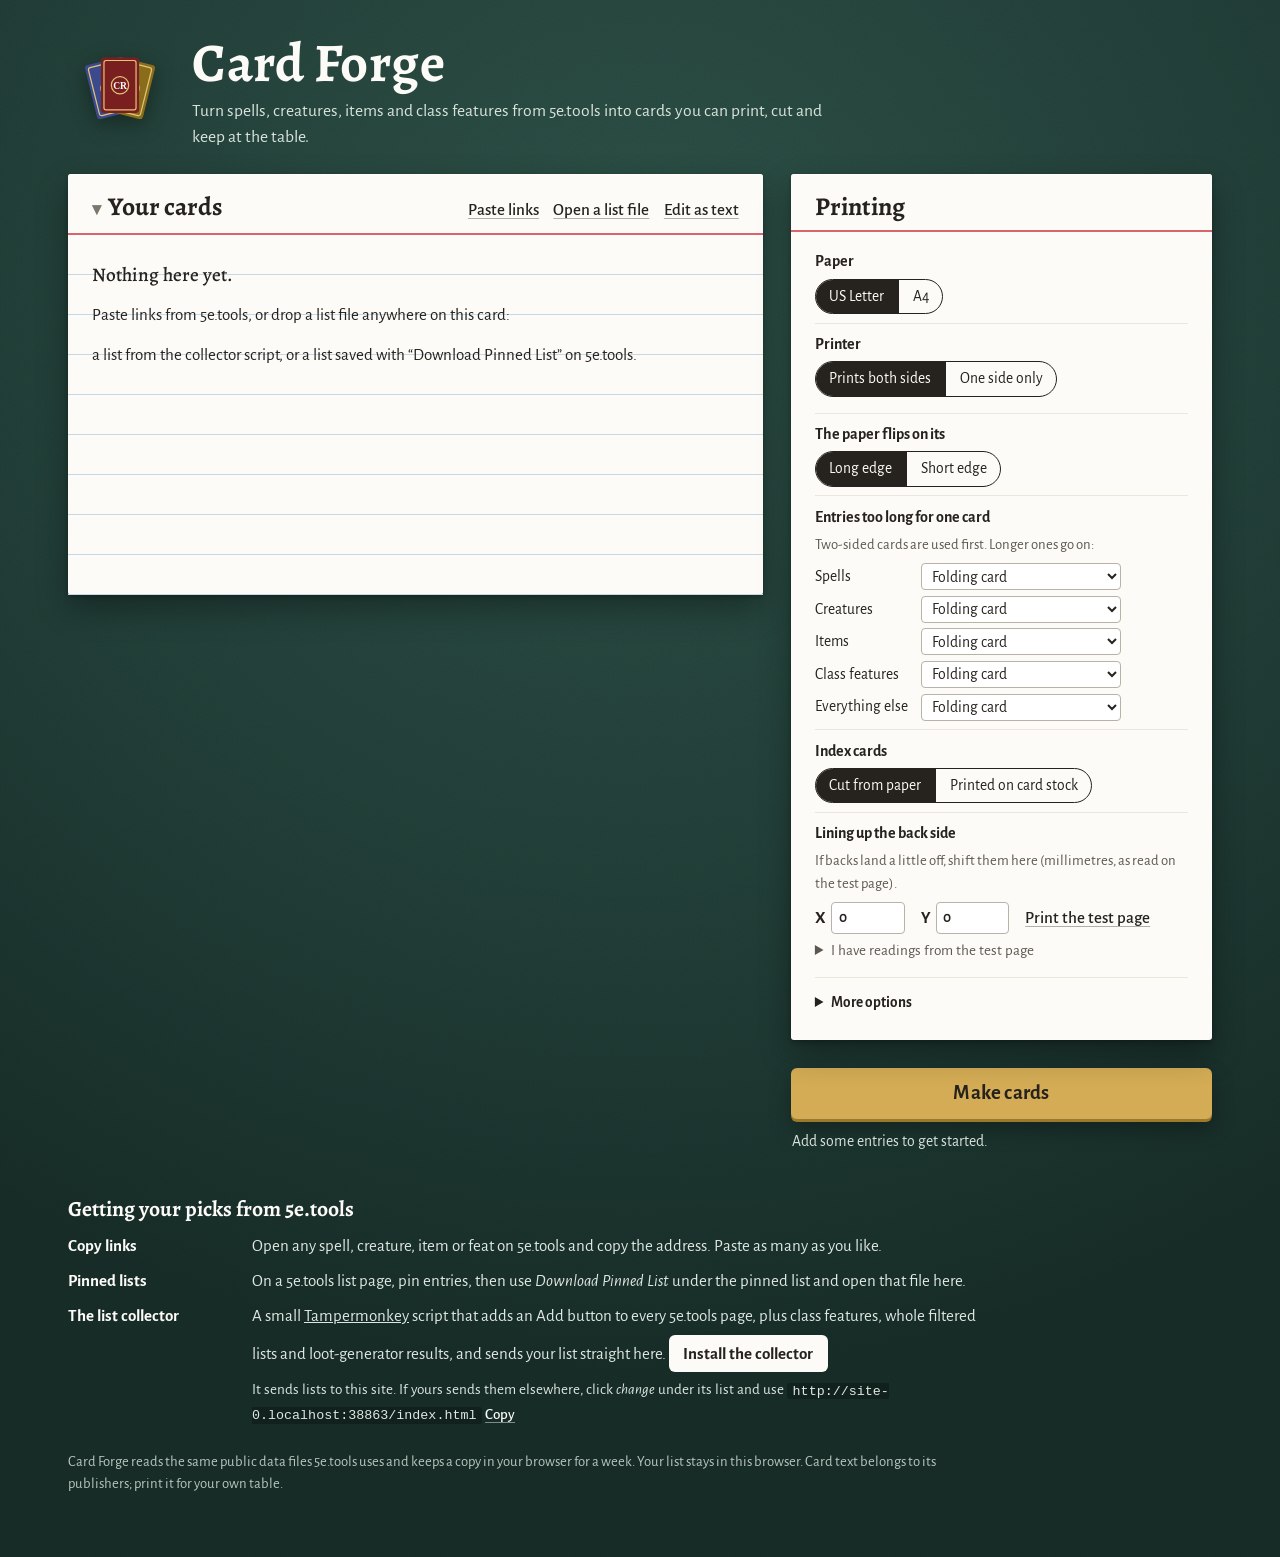
==== index.html @ 0ec1c426 "Give the finished print sheets their own card that never folds Folding Print sheets hid the download" ====
<!doctype html>
<html lang="en">
<head>
<meta charset="utf-8">
<meta name="viewport" content="width=device-width, initial-scale=1">
<title>Card Forge</title>
<meta name="description" content="Turn spells, creatures, items and class features from 5e.tools into printable cards.">
<link rel="icon" href="data:image/svg+xml,%3Csvg xmlns='http://www.w3.org/2000/svg' viewBox='0 0 32 32'%3E%3Crect x='7' y='3' width='18' height='26' rx='2' fill='%237a1f1f' stroke='%23e3c378' stroke-width='1.6'/%3E%3Ccircle cx='16' cy='16' r='5' fill='none' stroke='%23e3c378' stroke-width='1.4'/%3E%3C/svg%3E">
<link rel="preconnect" href="https://fonts.googleapis.com">
<link rel="preconnect" href="https://fonts.gstatic.com" crossorigin>
<link rel="stylesheet" href="https://fonts.googleapis.com/css2?family=Alegreya:wght@500;700&family=Alegreya+Sans:ital,wght@0,400;0,500;0,700;1,400&display=swap">
<link rel="stylesheet" href="web/app.css">
</head>
<body>

<header class="top">
  <svg class="fan" viewBox="0 0 120 90" aria-hidden="true">
    <g transform="rotate(-14 60 88)"><rect x="38" y="6" width="44" height="64" rx="4" fill="#3b4a8c"/><rect x="41.5" y="9.5" width="37" height="57" rx="2.5" fill="none" stroke="#e3c378" stroke-width="1.4"/><circle cx="60" cy="38" r="10" fill="none" stroke="#e3c378" stroke-width="1.4"/><text x="60" y="42.5" text-anchor="middle" font-size="12" font-weight="700" fill="#fff" font-family="Georgia, serif">3</text></g>
    <g transform="rotate(14 60 88)"><rect x="38" y="6" width="44" height="64" rx="4" fill="#8a6d1a"/><rect x="41.5" y="9.5" width="37" height="57" rx="2.5" fill="none" stroke="#e3c378" stroke-width="1.4"/><circle cx="60" cy="38" r="10" fill="none" stroke="#e3c378" stroke-width="1.4"/><path d="M54 40h12v6H54zM54 39c0-3 2.5-4.5 6-4.5s6 1.5 6 4.5z" fill="#e3c378"/></g>
    <g><rect x="38" y="4" width="44" height="64" rx="4" fill="#7a1f1f"/><rect x="41.5" y="7.5" width="37" height="57" rx="2.5" fill="none" stroke="#e3c378" stroke-width="1.4"/><circle cx="60" cy="36" r="10" fill="none" stroke="#e3c378" stroke-width="1.4"/><text x="60" y="40.5" text-anchor="middle" font-size="11" font-weight="700" fill="#fff" font-family="Georgia, serif">CR</text></g>
  </svg>
  <div class="brand">
    <h1>Card Forge</h1>
    <p>Turn spells, creatures, items and class features from 5e.tools into cards you can print, cut and keep at the table.</p>
  </div>
</header>

<main class="table">

  <section class="icard listcard" id="listcard" aria-labelledby="list-h">
    <div class="icard-head">
      <h2 id="list-h"><button type="button" class="fold" aria-expanded="true">Your cards</button></h2>
      <span class="count" id="count" aria-live="polite"></span>
      <div class="head-actions">
        <button type="button" class="link" id="btn-add">Paste links</button>
        <button type="button" class="link" id="btn-file">Open a list file</button>
        <button type="button" class="link" id="btn-text">Edit as text</button>
        <button type="button" class="link" id="btn-save">Save list</button>
        <button type="button" class="link quiet" id="btn-clear">Clear</button>
      </div>
    </div>

    <div class="adder" id="adder" hidden>
      <label for="add-text">Paste 5e.tools links, one per line (a whole list file works too)</label>
      <textarea id="add-text" rows="5" spellcheck="false" placeholder="https://5e.tools/spells.html#fireball_xphb"></textarea>
      <div class="adder-actions">
        <button type="button" class="btn" id="add-ok">Add to my cards</button>
        <button type="button" class="link" id="add-cancel">Cancel</button>
      </div>
    </div>

    <div class="texted" id="texted" hidden>
      <label for="list-text">Your list as text. Each line is a link; <code>3x</code> in front makes copies; <code>[card]</code>, <code>[card/index]</code>, <code>[3x5]</code> or <code>[5x8]</code> after it sets the format.</label>
      <textarea id="list-text" rows="14" spellcheck="false"></textarea>
      <div class="adder-actions">
        <button type="button" class="btn" id="text-ok">Use this list</button>
        <button type="button" class="link" id="text-cancel">Cancel</button>
      </div>
    </div>

    <div class="ruled" id="rows"></div>
    <div class="drop-hint" aria-hidden="true">Drop it here</div>
  </section>

  <section class="icard blank settings" aria-labelledby="set-h">
    <div class="icard-head"><h2 id="set-h">Printing</h2></div>
    <form id="settings" class="set-body" onsubmit="return false">
      <fieldset>
        <legend>Paper</legend>
        <div class="seg">
          <input type="radio" name="paper" id="paper-letter" value="letter"><label for="paper-letter">US Letter</label>
          <input type="radio" name="paper" id="paper-a4" value="a4"><label for="paper-a4">A4</label>
        </div>
      </fieldset>
      <fieldset>
        <legend>Printer</legend>
        <div class="seg">
          <input type="radio" name="split" id="split-no" value="no"><label for="split-no">Prints both sides</label>
          <input type="radio" name="split" id="split-yes" value="yes"><label for="split-yes">One side only</label>
        </div>
        <p class="note" id="split-note"></p>
      </fieldset>
      <fieldset>
        <legend id="duplex-legend">The paper flips on its</legend>
        <div class="seg">
          <input type="radio" name="duplex" id="duplex-long" value="long"><label for="duplex-long">Long edge</label>
          <input type="radio" name="duplex" id="duplex-short" value="short"><label for="duplex-short">Short edge</label>
        </div>
      </fieldset>
      <fieldset>
        <legend>Entries too long for one card</legend>
        <p class="note">Two-sided cards are used first. Longer ones go on:</p>
        <div class="bigs">
          <label for="big-spell">Spells</label><select id="big-spell" data-cat="spell"></select>
          <label for="big-monster">Creatures</label><select id="big-monster" data-cat="monster"></select>
          <label for="big-item">Items</label><select id="big-item" data-cat="item"></select>
          <label for="big-feature">Class features</label><select id="big-feature" data-cat="feature"></select>
          <label for="big-other">Everything else</label><select id="big-other" data-cat="other"></select>
        </div>
      </fieldset>
      <fieldset>
        <legend>Index cards</legend>
        <div class="seg">
          <input type="radio" name="stock" id="stock-no" value="no"><label for="stock-no">Cut from paper</label>
          <input type="radio" name="stock" id="stock-yes" value="yes"><label for="stock-yes">Printed on card stock</label>
        </div>
      </fieldset>
      <fieldset>
        <legend>Lining up the back side</legend>
        <p class="note">If backs land a little off, shift them here (millimetres, as read on the test page).</p>
        <div class="offset">
          <label>X <input type="number" id="off-x" step="0.1" inputmode="decimal"></label>
          <label>Y <input type="number" id="off-y" step="0.1" inputmode="decimal"></label>
          <button type="button" class="link" id="btn-calib">Print the test page</button>
        </div>
        <details class="readings">
          <summary>I have readings from the test page</summary>
          <div class="offset">
            <label>X <input type="number" id="read-x" step="0.5" inputmode="decimal" placeholder="0"></label>
            <label>Y <input type="number" id="read-y" step="0.5" inputmode="decimal" placeholder="0"></label>
            <button type="button" class="btn small" id="btn-readings">Add to the offset</button>
          </div>
          <p class="note">Hold the printed test page up to a light and read where the black lines cross the red scales in the middle of the page.</p>
        </details>
      </fieldset>
      <details class="more">
        <summary>More options</summary>
        <div class="more-body">
          <label>Smallest text size <span class="unit"><input type="number" id="min-font" min="5" max="9" step="0.5"> pt</span></label>
          <label>Space between cards <span class="unit"><input type="number" id="gap" min="0" max="0.5" step="0.05"> in</span></label>
          <label class="wide">Data source <input type="url" id="data-base" placeholder="Automatic (5e.tools, then its GitHub copy)"></label>
          <p class="note wide">Point this at your own 5etools mirror's <code>data/</code> folder if 5e.tools isn't reachable.</p>
          <button type="button" class="link wide" id="btn-forget">Forget downloaded data</button>
        </div>
      </details>
    </form>
  </section>

  <section class="go">
    <button type="button" class="primary" id="btn-make">Make cards</button>
    <p id="go-hint" class="go-hint"></p>
  </section>

  <section class="icard result" id="result" hidden aria-labelledby="res-h" tabindex="-1">
    <div class="icard-head"><h2 id="res-h"><button type="button" class="fold" aria-expanded="true">Print sheets</button></h2><span class="count" id="res-status" aria-live="polite"></span></div>
    <div class="ruled log" id="log"></div>
    <div class="chooser" id="chooser" hidden></div>
  </section>

  <section class="icard outputs" id="outputs" hidden aria-label="Your print sheets" tabindex="-1"></section>
</main>

<footer class="foot">
  <div class="ways">
    <h2>Getting your picks from 5e.tools</h2>
    <dl>
      <dt>Copy links</dt>
      <dd>Open any spell, creature, item or feat on 5e.tools and copy the address. Paste as many as you like.</dd>
      <dt>Pinned lists</dt>
      <dd>On a 5e.tools list page, pin entries, then use <em>Download Pinned List</em> under the pinned list and open that file here.</dd>
      <dt>The list collector</dt>
      <dd>A small <a href="https://www.tampermonkey.net/" rel="noopener">Tampermonkey</a> script that adds an Add button to every 5e.tools page, plus class features, whole filtered lists and loot-generator results, and sends your list straight here.
        <a href="5etools-card-list.user.js" class="install">Install the collector</a>
        <span class="addr">It sends lists to this site. If yours sends them elsewhere, click <em>change</em> under its list and use <code id="site-addr"></code> <button type="button" class="link" id="btn-copy-addr">Copy</button></span></dd>
    </dl>
  </div>
  <p class="small">Card Forge reads the same public data files 5e.tools uses and keeps a copy in your browser for a week. Your list stays in this browser. Card text belongs to its publishers; print it for your own table.</p>
</footer>

<input type="file" id="file" accept=".txt,.list,.json,text/plain,application/json" multiple hidden>
<div class="toast" id="toast" role="status" aria-live="polite" hidden><span id="toast-text"></span><button type="button" id="toast-act" hidden></button></div>

<script src="web/core.js"></script>
<script src="web/app.js"></script>
</body>
</html>
---- web/app.css ----
/* Card Forge - a felt card table with index cards on it */
:root {
  --felt: #23413a;
  --felt-deep: #182e29;
  --felt-hi: #2e5349;
  --card: #fcfbf7;
  --rule: #c5d8e6;
  --redrule: #d9646b;
  --ink: #26221e;
  --ink-soft: #5d574f;
  --muted: #7d766c;
  --brass: #d4ac55;
  --brass-deep: #9c7a2c;
  --danger: #a3271f;
  --ok: #2f6b45;
  --serif: "Alegreya", "Palatino Linotype", "Book Antiqua", Palatino, Georgia, serif;
  --sans: "Alegreya Sans", "Segoe UI", system-ui, -apple-system, sans-serif;
  --line: 2.5rem;
  color-scheme: light;
}
* { box-sizing: border-box; }
html { -webkit-text-size-adjust: 100%; }
body {
  margin: 0; min-height: 100vh; color: var(--card); font: 400 1.0625rem/1.5 var(--sans);
  background-color: var(--felt);
  background-image:
    url("data:image/svg+xml,%3Csvg xmlns='http://www.w3.org/2000/svg' width='160' height='160'%3E%3Cfilter id='n'%3E%3CfeTurbulence type='fractalNoise' baseFrequency='.9' numOctaves='3' stitchTiles='stitch'/%3E%3CfeColorMatrix values='0 0 0 0 0  0 0 0 0 0  0 0 0 0 0  0 0 0 .09 0'/%3E%3C/filter%3E%3Crect width='160' height='160' filter='url(%23n)'/%3E%3C/svg%3E"),
    radial-gradient(ellipse 90% 70% at 50% 18%, var(--felt-hi), var(--felt) 55%, var(--felt-deep));
}
html { background: var(--felt-deep); }
a { color: inherit; }
code { font-family: ui-monospace, "Cascadia Mono", Consolas, monospace; font-size: .88em; }
:focus-visible { outline: 2px solid var(--brass); outline-offset: 2px; }
[hidden] { display: none !important; }

/* ---------------------------------------------------------------- header */
.top { max-width: 74rem; margin: 0 auto; padding: 2.25rem 1.25rem 1.5rem; display: flex; align-items: center; gap: 1.25rem; }
.fan { width: 6.5rem; flex: none; filter: drop-shadow(0 6px 10px rgba(0, 0, 0, .35)); }
.brand h1 { margin: 0; font: 700 clamp(2.4rem, 5vw, 3.4rem)/1 var(--serif); letter-spacing: .01em; color: var(--card); }
.brand p { margin: .45rem 0 0; max-width: 40rem; color: #d9e3dc; font-size: 1.1rem; }

/* ---------------------------------------------------------------- the table */
.table { max-width: 74rem; margin: 0 auto; padding: 0 1.25rem 2rem; display: grid; gap: 1.75rem;
  grid-template-columns: minmax(0, 1.65fr) minmax(19rem, 1fr); align-items: start;
  /* a long list grows the second row only, so Make cards stays right under Printing */
  grid-template-rows: auto 1fr; }
.listcard { grid-column: 1; grid-row: 1 / span 2; }
.settings { grid-column: 2; grid-row: 1; }
.go { grid-column: 2; grid-row: 2; }
.result, .outputs { grid-column: 1 / -1; }

/* an index card: red rule under the title, pale blue lines below */
.icard { position: relative; background: var(--card); color: var(--ink); border-radius: 3px;
  box-shadow: 0 1px 0 rgba(255, 255, 255, .7) inset, 0 2px 4px rgba(0, 0, 0, .22), 0 14px 32px rgba(0, 0, 0, .32); }
.icard-head { display: flex; flex-wrap: wrap; align-items: baseline; gap: .35rem 1rem; padding: 1.15rem 1.5rem .55rem;
  border-bottom: 2px solid var(--redrule); }
.icard-head h2 { margin: 0; font: 700 1.6rem/1.1 var(--serif); }
.count { color: var(--muted); font-size: .98rem; }
/* the title folds its card down to the title bar (a long list or log takes a lot of room) */
.fold { background: none; border: 0; padding: 0; margin: 0; font: inherit; color: inherit; cursor: pointer;
  display: inline-flex; align-items: baseline; gap: .45rem; }
.fold::before { content: "▾"; font-size: .7em; color: var(--muted); transition: transform .15s; }
.fold:hover::before { color: var(--ink); }
.folded .fold::before { transform: rotate(-90deg); }
.icard.folded > :not(.icard-head), .folded .head-actions { display: none !important; }
.icard.folded > .icard-head { border-bottom: 0; padding-bottom: 1.15rem; }
.head-actions { margin-left: auto; display: flex; flex-wrap: wrap; gap: .1rem .9rem; }
.ruled { padding: 0 1.5rem .75rem; min-height: calc(var(--line) * 9);
  background-image: repeating-linear-gradient(to bottom, transparent 0, transparent calc(var(--line) - 1px), var(--rule) calc(var(--line) - 1px), var(--rule) var(--line)); }

/* buttons */
button { font: inherit; color: inherit; }
.link { background: none; border: 0; padding: .1rem 0; cursor: pointer; color: var(--ink); text-decoration: underline;
  text-decoration-color: rgba(38, 34, 30, .35); text-underline-offset: .2em; font-weight: 500; }
.link:hover { text-decoration-color: currentColor; }
.link.quiet { color: var(--muted); }
.btn { background: var(--ink); color: var(--card); border: 0; border-radius: 6px; padding: .5rem 1rem; cursor: pointer; font-weight: 700; }
.btn:hover { background: #3a342e; }
.btn.small { padding: .3rem .75rem; font-size: .95rem; }
.btn.ghost { background: none; color: var(--ink); box-shadow: inset 0 0 0 1.5px var(--ink); }
.btn.ghost:hover { background: rgba(38, 34, 30, .06); }
.primary { width: 100%; background: var(--brass); color: var(--ink); border: 0; border-radius: 6px; padding: .95rem 1.5rem;
  font: 700 1.3rem/1 var(--sans); letter-spacing: .01em; cursor: pointer; box-shadow: 0 3px 0 var(--brass-deep), 0 10px 22px rgba(0, 0, 0, .3); }
.primary:hover { background: #ddb862; }
.primary:active { transform: translateY(2px); box-shadow: 0 1px 0 var(--brass-deep), 0 6px 14px rgba(0, 0, 0, .3); }
.primary:disabled { opacity: .6; cursor: progress; transform: none; }
.go-hint { margin: .7rem .1rem 0; color: #d9e3dc; font-size: .98rem; min-height: 1.5em; }

/* ---------------------------------------------------------------- list rows (one per blue line) */
.row { height: var(--line); display: grid; align-items: center; gap: .9rem;
  grid-template-columns: 6.6rem minmax(0, 1fr) auto auto 1.6rem; }
.row .kind { color: var(--muted); font-size: .9rem; white-space: nowrap; overflow: hidden; text-overflow: ellipsis; }
.row .name { font: 500 1.14rem/1.1 var(--serif); white-space: nowrap; overflow: hidden; text-overflow: ellipsis; }
.row .name small { font: 400 .9rem var(--sans); color: var(--muted); margin-left: .45rem; }
.row .err { font: 500 .9rem var(--sans); color: var(--danger); margin-left: .5rem; }
.row.bad .name { color: var(--danger); }
.copies { display: inline-flex; align-items: center; gap: .3rem; color: var(--muted); font-size: .9rem; }
.copies input { width: 3.1rem; }
input[type=number], input[type=url], select, textarea {
  font: inherit; font-size: .98rem; color: var(--ink); background: #fff; border: 1px solid #b9b2a6; border-radius: 4px; padding: .22rem .4rem; }
select { padding-right: 1.4rem; max-width: 12.5rem; }
.row select { font-size: .92rem; }
.rm { width: 1.6rem; height: 1.6rem; border: 0; border-radius: 50%; background: none; color: var(--muted); cursor: pointer; font-size: 1.25rem; line-height: 1; }
.rm:hover { background: rgba(163, 39, 31, .1); color: var(--danger); }

.empty { padding: calc(var(--line) * .5) 0 0; }
.empty p { margin: 0; line-height: var(--line); }
.empty .lead { font: 500 1.2rem/var(--line) var(--serif); }

/* drag and drop */
.drop-hint { position: absolute; inset: 0; display: none; place-items: center; font: 700 1.6rem var(--serif); color: var(--ink);
  background: rgba(212, 172, 85, .18); border: 3px dashed var(--brass-deep); border-radius: 3px; pointer-events: none; }
.listcard.dragging .drop-hint { display: grid; }

.adder, .texted { padding: 1rem 1.5rem 1.1rem; border-bottom: 1px solid var(--rule); background: #f6f4ec; }
.adder label, .texted label { display: block; font-size: .95rem; color: var(--ink-soft); margin-bottom: .4rem; }
.adder textarea, .texted textarea { width: 100%; font: .92rem/1.45 ui-monospace, Consolas, monospace; resize: vertical; }
.adder-actions { display: flex; align-items: center; gap: 1rem; margin-top: .6rem; }

/* ---------------------------------------------------------------- settings: the blank back of an index card */
.set-body { padding: .6rem 1.5rem 1.25rem; }
fieldset { border: 0; margin: 0; padding: .7rem 0 .55rem; border-bottom: 1px solid #ece7dc; }
legend { padding: 0; font: 700 1rem var(--sans); color: var(--ink); margin-bottom: .45rem; float: left; width: 100%; }
legend + * { clear: both; }
.note { margin: .1rem 0 .45rem; font-size: .92rem; color: var(--ink-soft); }
.seg { display: inline-flex; flex-wrap: wrap; border: 1.5px solid var(--ink); border-radius: 999px; overflow: hidden; }
.seg input { position: absolute; opacity: 0; width: 1px; height: 1px; }
.seg label { padding: .32rem .85rem; cursor: pointer; font-size: .97rem; }
.seg label + input + label { border-left: 1.5px solid var(--ink); }
.seg input:checked + label { background: var(--ink); color: var(--card); }
.seg input:focus-visible + label { outline: 2px solid var(--brass); outline-offset: -3px; }
.bigs { display: grid; grid-template-columns: auto 1fr; gap: .35rem .8rem; align-items: center; }
.bigs label { font-size: .97rem; }
.offset { display: flex; flex-wrap: wrap; align-items: center; gap: .5rem 1rem; }
.offset label { display: inline-flex; align-items: center; gap: .35rem; font-weight: 700; }
.offset input { width: 4.6rem; }
details summary { cursor: pointer; font-size: .95rem; color: var(--ink-soft); padding: .35rem 0; }
.readings .offset { margin-top: .3rem; }
.more { padding-top: .5rem; }
.more summary { font-weight: 700; color: var(--ink); }
.more-body { display: grid; gap: .55rem; padding-top: .35rem; }
.more-body label { display: flex; justify-content: space-between; align-items: center; gap: .75rem; font-size: .97rem; }
.more-body label.wide { flex-direction: column; align-items: stretch; gap: .25rem; }
.more-body .unit { display: inline-flex; align-items: center; gap: .3rem; color: var(--muted); }
.more-body input[type=number] { width: 4.6rem; }
.more-body .note.wide { margin-top: -.3rem; }
.more-body .link.wide { justify-self: start; }

/* ---------------------------------------------------------------- results */
.log { min-height: 0; padding-top: 0; }
.log .line { min-height: var(--line); display: flex; align-items: center; gap: .65rem; font-size: 1rem; }
.log .line .mark { width: 1.2rem; flex: none; text-align: center; font-weight: 700; }
.log .ok .mark { color: var(--ok); }
.log .warn .mark { color: var(--brass-deep); }
.log .error { color: var(--danger); }
.log .line span.t { overflow-wrap: anywhere; }
.log .busy .mark { animation: spin 1.1s linear infinite; display: inline-block; }
@keyframes spin { to { transform: rotate(360deg); } }
.chooser, .outputs { padding: 1rem 1.5rem 1.4rem; }
.chooser { border-top: 2px solid var(--redrule); }
.chooser h3, .outputs h3 { margin: 0 0 .3rem; font: 700 1.3rem var(--serif); }
.chooser .cat { padding: .7rem 0; border-bottom: 1px solid #ece7dc; }
.chooser .cat-head { display: flex; flex-wrap: wrap; align-items: center; gap: .5rem 1rem; }
.chooser .cat-head strong { font: 700 1.05rem var(--sans); }
.chooser .names { margin: .3rem 0 0; color: var(--ink-soft); font-size: .95rem; }
.chooser .each { display: grid; grid-template-columns: minmax(0, 1fr) auto; gap: .35rem 1rem; margin-top: .5rem; align-items: center; }
.chooser .each span { font: 500 1.05rem var(--serif); }
.chooser .act { margin-top: 1rem; display: flex; align-items: center; gap: 1rem; flex-wrap: wrap; }
.outputs .sheets { display: flex; flex-wrap: wrap; gap: .75rem; margin: .8rem 0; }
.outputs .sheets .btn { font-size: 1.05rem; padding: .7rem 1.2rem; }
.outputs .job { display: inline-flex; flex-wrap: wrap; gap: .5rem; }
.outputs .btn.pdf { background: var(--brass); color: var(--ink); }
.outputs .btn.pdf:hover { background: #ddb862; }
.outputs .btn:disabled { opacity: .65; cursor: progress; }
.outputs .how { margin: .2rem 0; color: var(--ink-soft); max-width: 46rem; }
.outputs ul.notes { margin: .5rem 0; padding-left: 1.2rem; color: var(--ink-soft); }
.outputs .dl { font-size: .95rem; color: var(--muted); }

/* ---------------------------------------------------------------- footer */
.foot { max-width: 74rem; margin: 0 auto; padding: .5rem 1.25rem 3rem; color: #dfe7e1; }
.foot h2 { font: 700 1.35rem var(--serif); margin: 0 0 .6rem; color: var(--card); }
.foot dl { display: grid; grid-template-columns: 10rem minmax(0, 46rem); gap: .6rem 1.5rem; margin: 0; }
.foot dt { font-weight: 700; color: var(--card); }
.foot dd { margin: 0; }
.foot .install { display: inline-block; margin: .45rem 1rem 0 0; padding: .35rem .9rem; border-radius: 6px; background: var(--card); color: var(--ink);
  font-weight: 700; text-decoration: none; }
.foot .install:hover { background: #fff; }
.foot .addr { display: inline-block; margin-top: .45rem; font-size: .95rem; }
.foot .addr code { background: rgba(0, 0, 0, .25); padding: .05rem .35rem; border-radius: 3px; }
.foot .link { color: var(--card); text-decoration-color: rgba(255, 255, 255, .45); }
.foot .small { margin-top: 1.4rem; font-size: .92rem; color: #b8c7bd; max-width: 56rem; }

/* toast */
.toast { position: fixed; left: 50%; bottom: 1.25rem; transform: translateX(-50%); z-index: 20; display: flex; align-items: center; gap: 1rem;
  background: #10201c; color: var(--card); padding: .7rem 1.1rem; border-radius: 6px; box-shadow: 0 8px 24px rgba(0, 0, 0, .4);
  width: max-content; max-width: min(40rem, calc(100vw - 2rem)); }
.toast button { background: none; border: 0; color: var(--brass); font-weight: 700; cursor: pointer; text-decoration: underline; padding: 0; }

/* measuring happens in an invisible frame */
.measure-frame { position: fixed; left: -14000px; top: 0; width: 1400px; height: 900px; border: 0; visibility: hidden; }

/* ---------------------------------------------------------------- narrow screens */
@media (max-width: 62rem) {
  .table { grid-template-columns: minmax(0, 1fr); grid-template-rows: none; }
  .listcard, .settings, .go, .result, .outputs { grid-column: 1; grid-row: auto; }
}
@media (max-width: 40rem) {
  .top { padding-top: 1.5rem; }
  .fan { width: 4.5rem; }
  .icard-head, .ruled, .set-body, .adder, .texted, .chooser, .outputs { padding-left: 1rem; padding-right: 1rem; }
  .row { height: calc(var(--line) * 2); grid-template-columns: minmax(0, 1fr) auto auto; grid-template-rows: var(--line) var(--line);
    grid-template-areas: "name name rm" "kind copies fmt"; gap: 0 .6rem; }
  .row .kind { grid-area: kind; }
  .row .name { grid-area: name; }
  .row .copies { grid-area: copies; }
  .row select { grid-area: fmt; max-width: 9.5rem; }
  .row .rm { grid-area: rm; justify-self: end; }
  .foot dl { grid-template-columns: minmax(0, 1fr); }
  .head-actions { margin-left: 0; }
}
@media (prefers-reduced-motion: reduce) {
  .log .busy .mark { animation: none; }
  .primary:active { transform: none; }
}
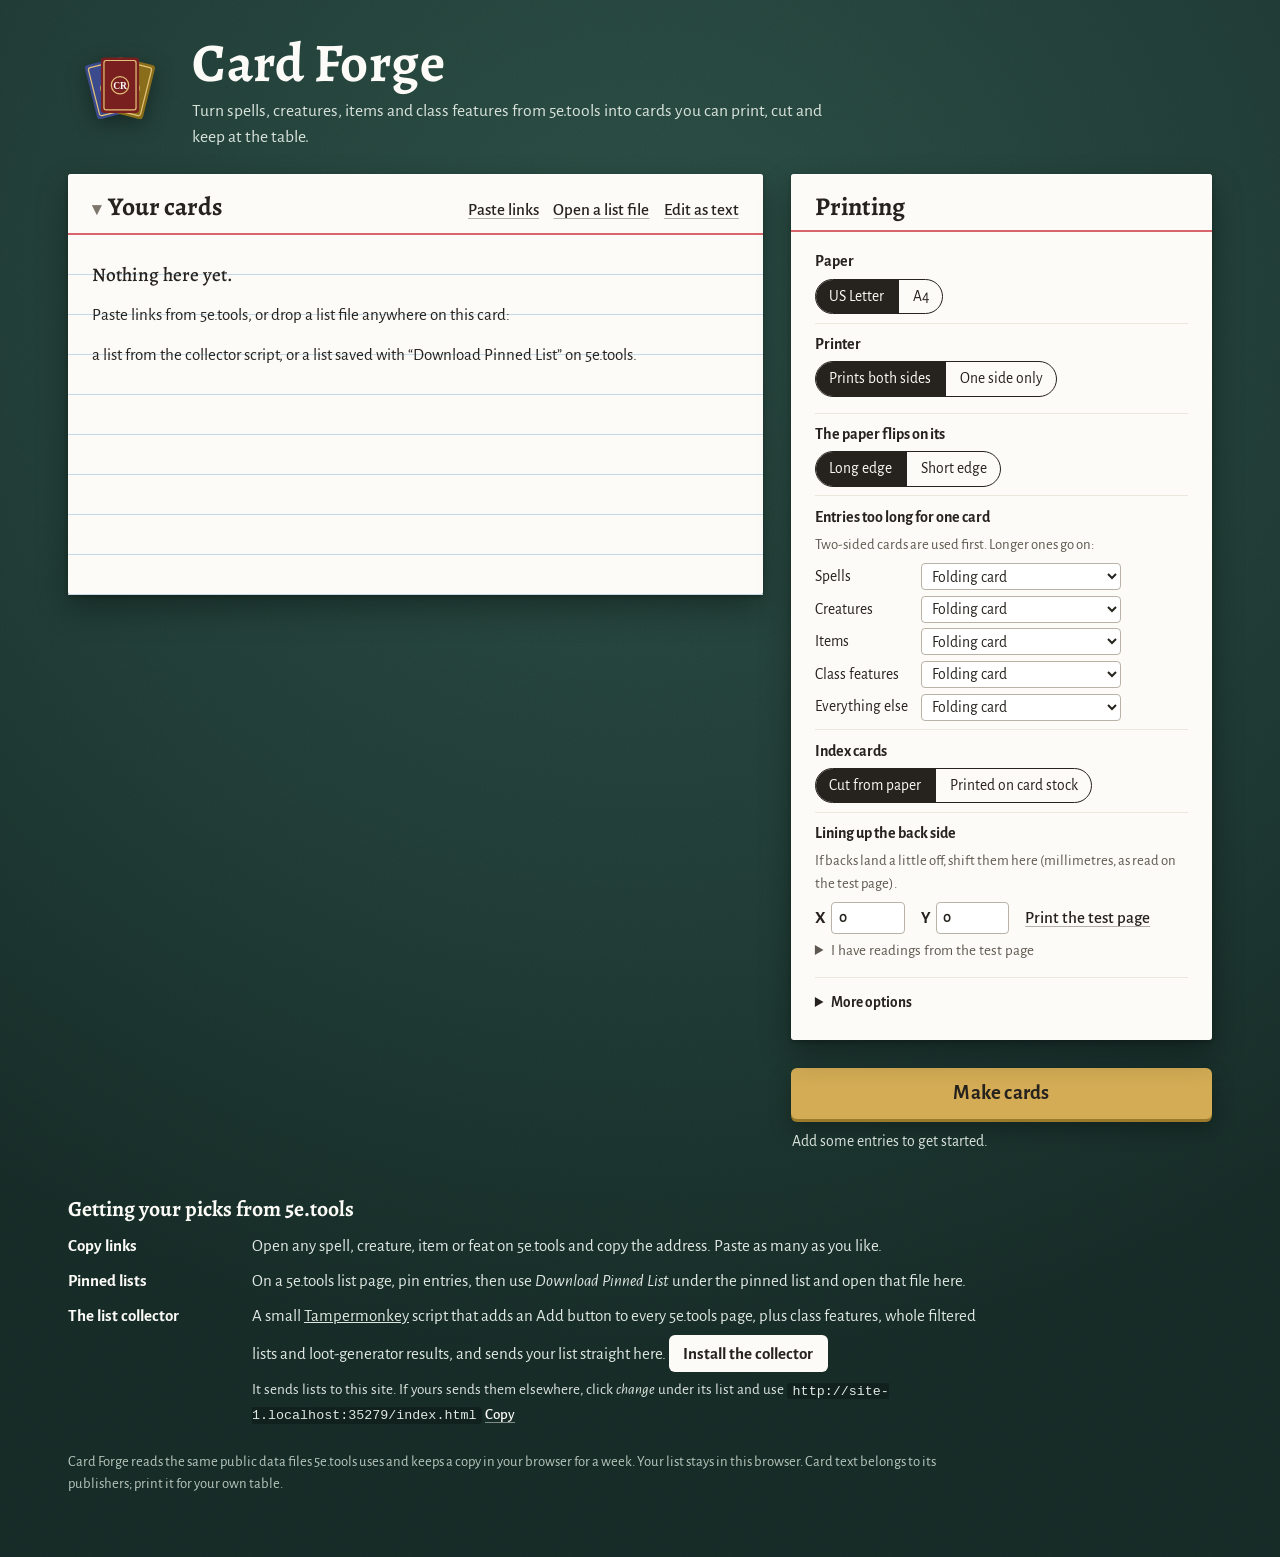
==== commit 00e8dda7: "Put Print sheets in the left column, beside the Printing settings The page is now two columns: the l" ====
--- a/index.html
+++ b/index.html
@@ -26,7 +26,7 @@
 </header>
 
 <main class="table">
-
+  <div class="col-main">
   <section class="icard listcard" id="listcard" aria-labelledby="list-h">
     <div class="icard-head">
       <h2 id="list-h"><button type="button" class="fold" aria-expanded="true">Your cards</button></h2>
@@ -62,6 +62,15 @@
     <div class="drop-hint" aria-hidden="true">Drop it here</div>
   </section>
 
+  <section class="icard result" id="result" hidden aria-labelledby="res-h" tabindex="-1">
+    <div class="icard-head"><h2 id="res-h"><button type="button" class="fold" aria-expanded="true">Print sheets</button></h2><span class="count" id="res-status" aria-live="polite"></span></div>
+    <div class="ruled log" id="log"></div>
+    <div class="chooser" id="chooser" hidden></div>
+  </section>
+  <section class="icard outputs" id="outputs" hidden aria-label="Your print sheets" tabindex="-1"></section>
+  </div>
+
+  <div class="col-side">
   <section class="icard blank settings" aria-labelledby="set-h">
     <div class="icard-head"><h2 id="set-h">Printing</h2></div>
     <form id="settings" class="set-body" onsubmit="return false">
@@ -140,14 +149,7 @@
     <button type="button" class="primary" id="btn-make">Make cards</button>
     <p id="go-hint" class="go-hint"></p>
   </section>
-
-  <section class="icard result" id="result" hidden aria-labelledby="res-h" tabindex="-1">
-    <div class="icard-head"><h2 id="res-h"><button type="button" class="fold" aria-expanded="true">Print sheets</button></h2><span class="count" id="res-status" aria-live="polite"></span></div>
-    <div class="ruled log" id="log"></div>
-    <div class="chooser" id="chooser" hidden></div>
-  </section>
-
-  <section class="icard outputs" id="outputs" hidden aria-label="Your print sheets" tabindex="-1"></section>
+  </div>
 </main>
 
 <footer class="foot">
--- a/web/app.css
+++ b/web/app.css
@@ -41,13 +41,9 @@
 
 /* ---------------------------------------------------------------- the table */
 .table { max-width: 74rem; margin: 0 auto; padding: 0 1.25rem 2rem; display: grid; gap: 1.75rem;
-  grid-template-columns: minmax(0, 1.65fr) minmax(19rem, 1fr); align-items: start;
-  /* a long list grows the second row only, so Make cards stays right under Printing */
-  grid-template-rows: auto 1fr; }
-.listcard { grid-column: 1; grid-row: 1 / span 2; }
-.settings { grid-column: 2; grid-row: 1; }
-.go { grid-column: 2; grid-row: 2; }
-.result, .outputs { grid-column: 1 / -1; }
+  grid-template-columns: minmax(0, 1.65fr) minmax(19rem, 1fr); align-items: start; }
+/* two columns: list, log and sheets on the left; settings and Make cards on the right */
+.col-main, .col-side { display: flex; flex-direction: column; gap: 1.75rem; min-width: 0; }
 
 /* an index card: red rule under the title, pale blue lines below */
 .icard { position: relative; background: var(--card); color: var(--ink); border-radius: 3px;
@@ -201,8 +197,10 @@
 
 /* ---------------------------------------------------------------- narrow screens */
 @media (max-width: 62rem) {
-  .table { grid-template-columns: minmax(0, 1fr); grid-template-rows: none; }
-  .listcard, .settings, .go, .result, .outputs { grid-column: 1; grid-row: auto; }
+  .table { grid-template-columns: minmax(0, 1fr); }
+  /* one column: list, settings, Make cards, then the results */
+  .col-main, .col-side { display: contents; }
+  .settings { order: 1; } .go { order: 2; } .result { order: 3; } .outputs { order: 4; }
 }
 @media (max-width: 40rem) {
   .top { padding-top: 1.5rem; }
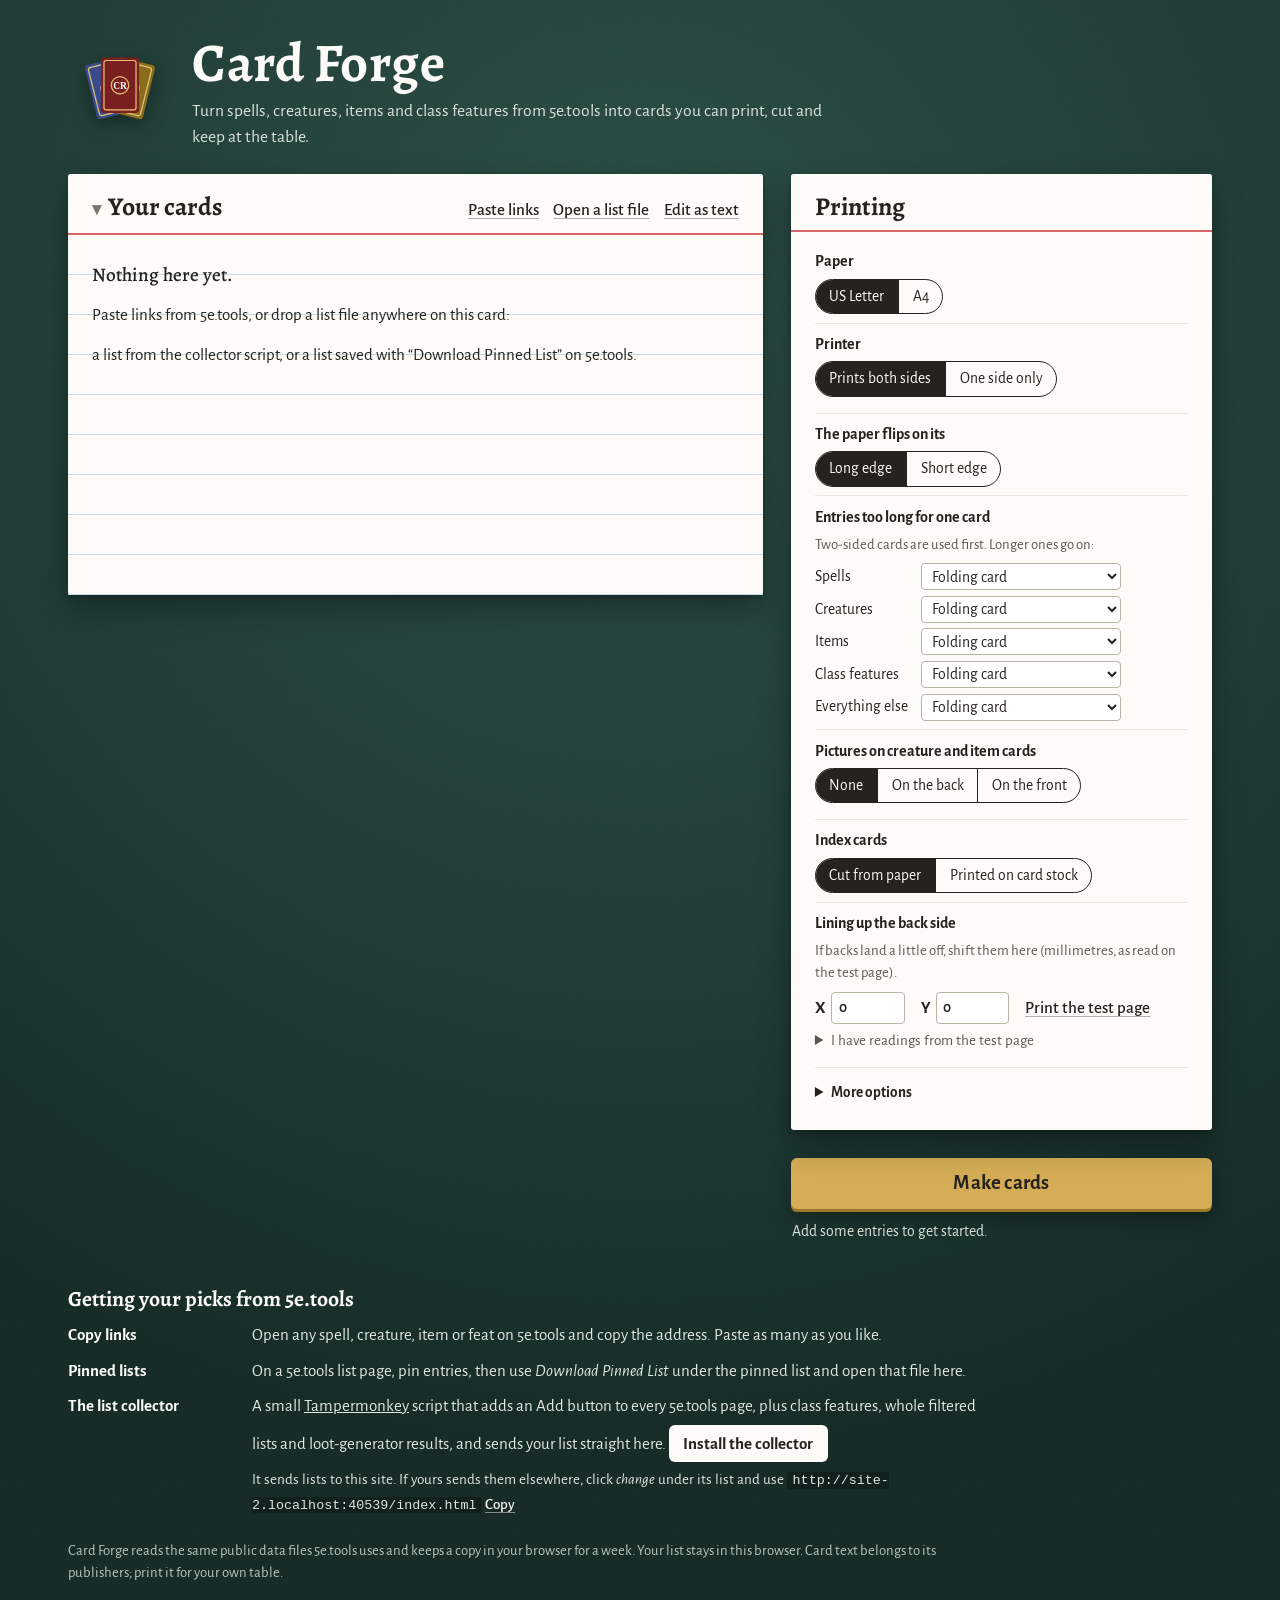
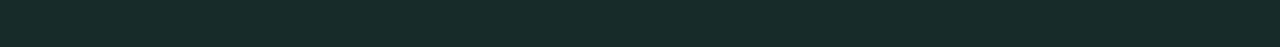
==== commit 946b6958: "Card Forge 1.9: pictures on creature and item cards A new Pictures setting (website: under Printing;" ====
--- a/index.html
+++ b/index.html
@@ -108,6 +108,15 @@
         </div>
       </fieldset>
       <fieldset>
+        <legend>Pictures on creature and item cards</legend>
+        <div class="seg">
+          <input type="radio" name="images" id="images-off" value="off"><label for="images-off">None</label>
+          <input type="radio" name="images" id="images-back" value="back"><label for="images-back">On the back</label>
+          <input type="radio" name="images" id="images-front" value="front"><label for="images-front">On the front</label>
+        </div>
+        <p class="note" id="images-note"></p>
+      </fieldset>
+      <fieldset>
         <legend>Index cards</legend>
         <div class="seg">
           <input type="radio" name="stock" id="stock-no" value="no"><label for="stock-no">Cut from paper</label>
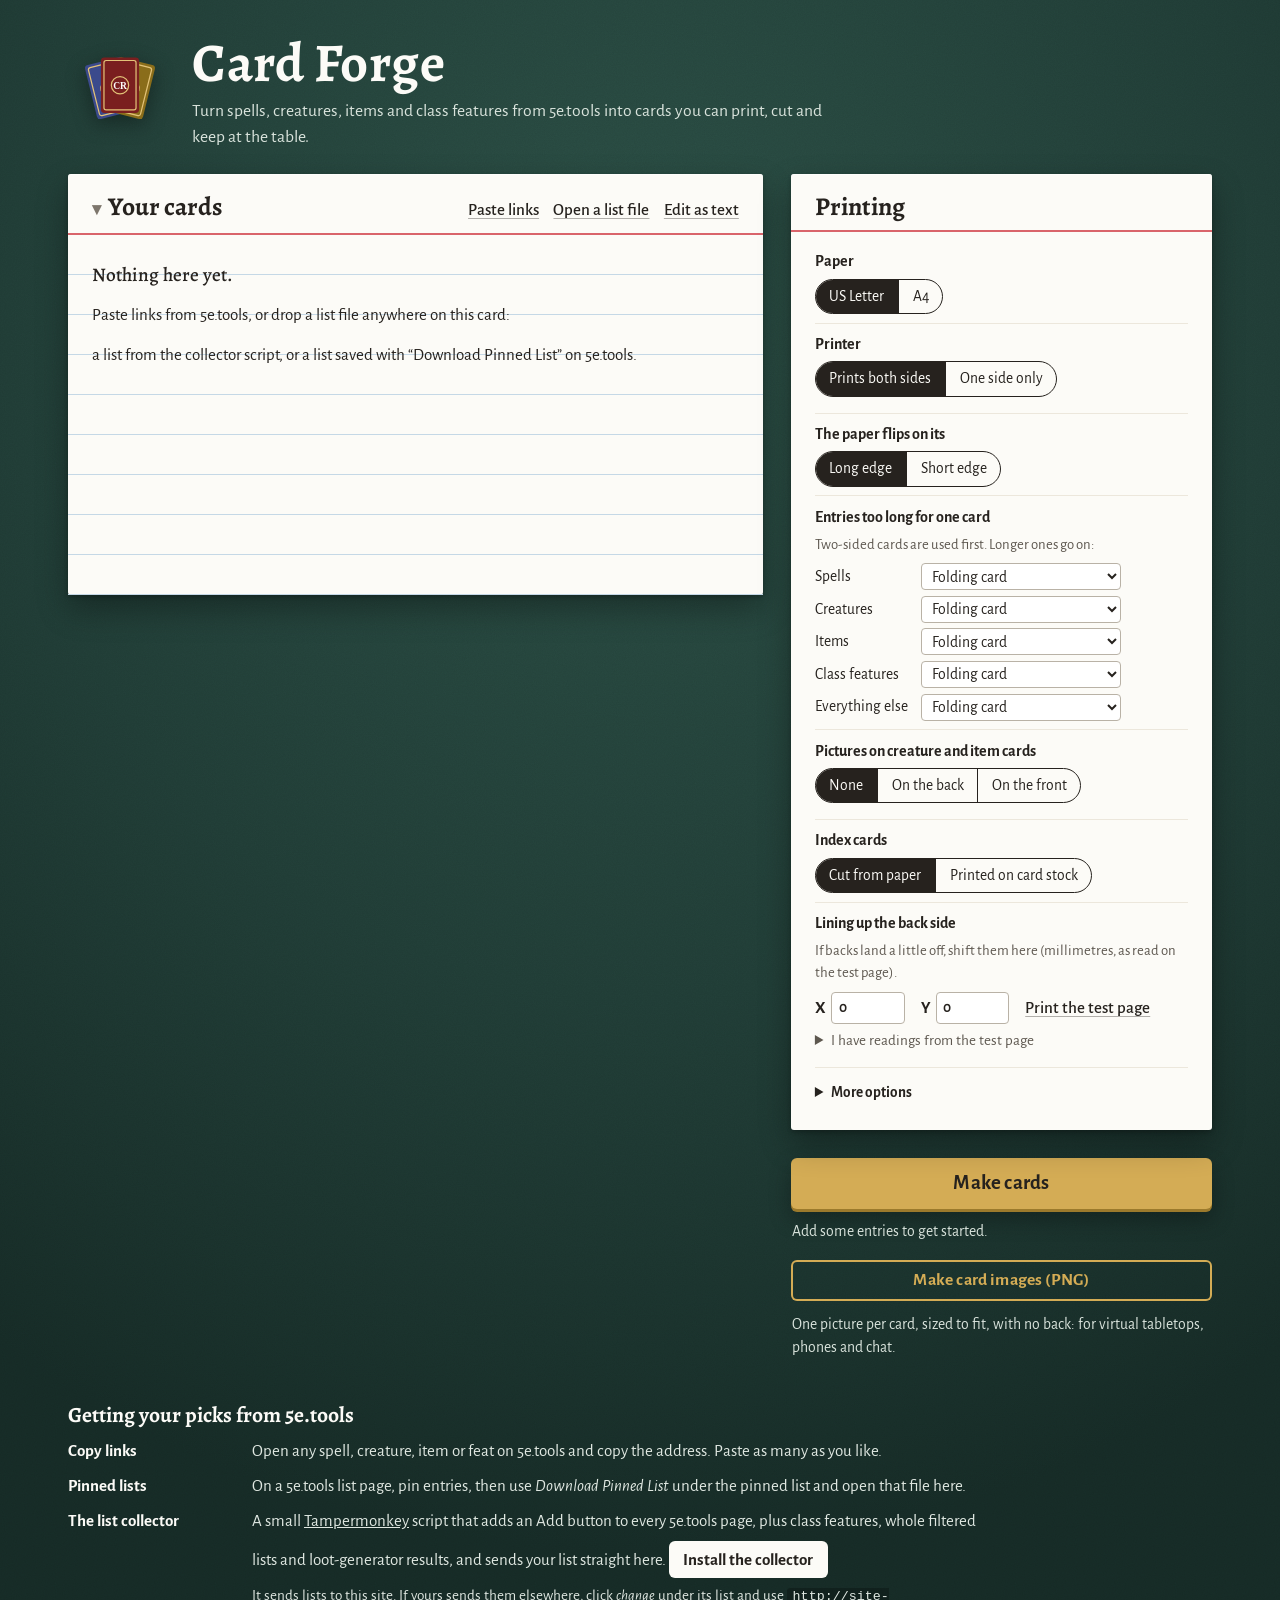
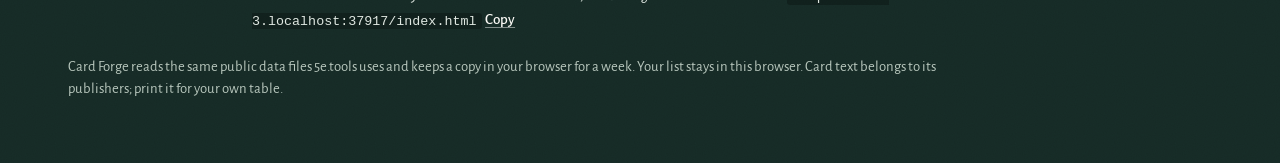
==== commit f353300c: "Card Forge 1.10: card images (PNG) A second way out: one PNG per card instead of print sheets, for v" ====
--- a/index.html
+++ b/index.html
@@ -9,7 +9,7 @@
 <link rel="preconnect" href="https://fonts.googleapis.com">
 <link rel="preconnect" href="https://fonts.gstatic.com" crossorigin>
 <link rel="stylesheet" href="https://fonts.googleapis.com/css2?family=Alegreya:wght@500;700&family=Alegreya+Sans:ital,wght@0,400;0,500;0,700;1,400&display=swap">
-<link rel="stylesheet" href="web/app.css">
+<link rel="stylesheet" href="web/app.css?v=1.10">
 </head>
 <body>
 
@@ -157,6 +157,8 @@
   <section class="go">
     <button type="button" class="primary" id="btn-make">Make cards</button>
     <p id="go-hint" class="go-hint"></p>
+    <button type="button" class="primary alt" id="btn-png">Make card images (PNG)</button>
+    <p class="go-hint">One picture per card, sized to fit, with no back: for virtual tabletops, phones and chat.</p>
   </section>
   </div>
 </main>
@@ -181,7 +183,7 @@
 <input type="file" id="file" accept=".txt,.list,.json,text/plain,application/json" multiple hidden>
 <div class="toast" id="toast" role="status" aria-live="polite" hidden><span id="toast-text"></span><button type="button" id="toast-act" hidden></button></div>
 
-<script src="web/core.js"></script>
-<script src="web/app.js"></script>
+<script src="web/core.js?v=1.10"></script>
+<script src="web/app.js?v=1.10"></script>
 </body>
 </html>
--- a/web/app.css
+++ b/web/app.css
@@ -80,6 +80,10 @@
 .primary:hover { background: #ddb862; }
 .primary:active { transform: translateY(2px); box-shadow: 0 1px 0 var(--brass-deep), 0 6px 14px rgba(0, 0, 0, .3); }
 .primary:disabled { opacity: .6; cursor: progress; transform: none; }
+.primary.alt { margin-top: 1rem; padding: .75rem 1.5rem; font-size: 1.1rem; background: none; color: var(--brass);
+  box-shadow: inset 0 0 0 2px var(--brass); }
+.primary.alt:hover { background: rgba(212, 172, 85, .12); }
+.primary.alt:active { transform: translateY(1px); box-shadow: inset 0 0 0 2px var(--brass); }
 .go-hint { margin: .7rem .1rem 0; color: #d9e3dc; font-size: .98rem; min-height: 1.5em; }
 
 /* ---------------------------------------------------------------- list rows (one per blue line) */
@@ -171,6 +175,13 @@
 .outputs .how { margin: .2rem 0; color: var(--ink-soft); max-width: 46rem; }
 .outputs ul.notes { margin: .5rem 0; padding-left: 1.2rem; color: var(--ink-soft); }
 .outputs .dl { font-size: .95rem; color: var(--muted); }
+/* card images: a gallery of previews, each one a download link */
+.outputs .gallery { display: flex; flex-wrap: wrap; gap: 1rem 1.25rem; align-items: flex-end; margin: .8rem 0 1rem; }
+.outputs .thumb { display: flex; flex-direction: column; gap: .35rem; max-width: 15rem; color: var(--ink-soft);
+  font-size: .9rem; text-decoration: none; }
+.outputs .thumb img { align-self: flex-start; max-width: 15rem; max-height: 14rem; border-radius: 6px;
+  box-shadow: 0 2px 8px rgba(0, 0, 0, .28); }
+.outputs .thumb:hover span, .outputs .thumb:focus-visible span { text-decoration: underline; }
 
 /* ---------------------------------------------------------------- footer */
 .foot { max-width: 74rem; margin: 0 auto; padding: .5rem 1.25rem 3rem; color: #dfe7e1; }
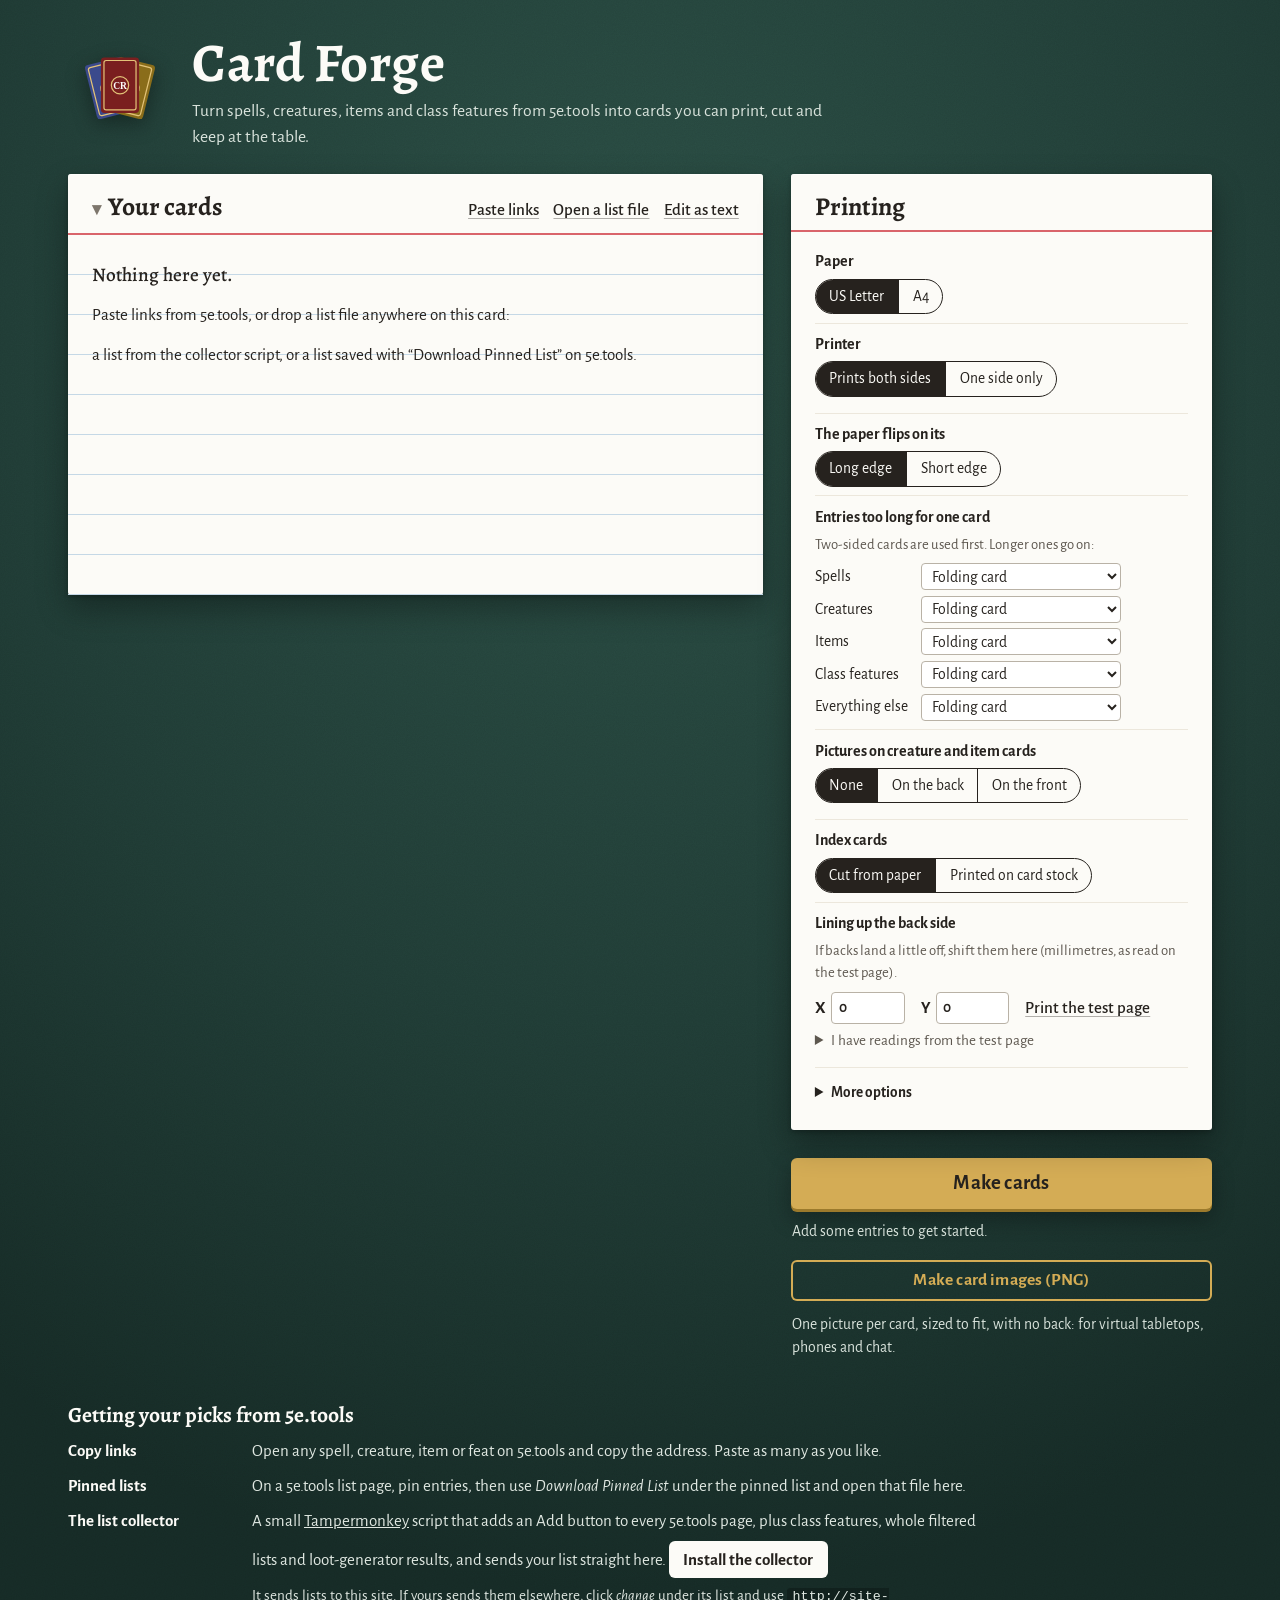
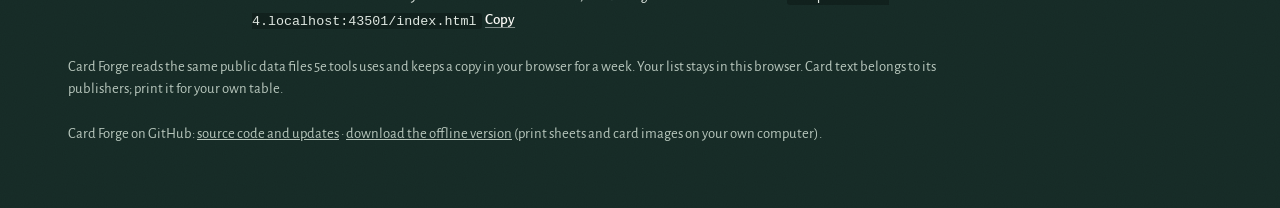
==== commit db21b773: "Link the GitHub repository and the offline download from the site's footer Co-Authored-By: Claude Op" ====
--- a/index.html
+++ b/index.html
@@ -178,6 +178,7 @@
     </dl>
   </div>
   <p class="small">Card Forge reads the same public data files 5e.tools uses and keeps a copy in your browser for a week. Your list stays in this browser. Card text belongs to its publishers; print it for your own table.</p>
+  <p class="small">Card Forge on GitHub: <a href="https://github.com/8null8/cardforge" rel="noopener">source code and updates</a> · <a href="https://github.com/8null8/cardforge/releases/latest" rel="noopener">download the offline version</a> (print sheets and card images on your own computer).</p>
 </footer>
 
 <input type="file" id="file" accept=".txt,.list,.json,text/plain,application/json" multiple hidden>
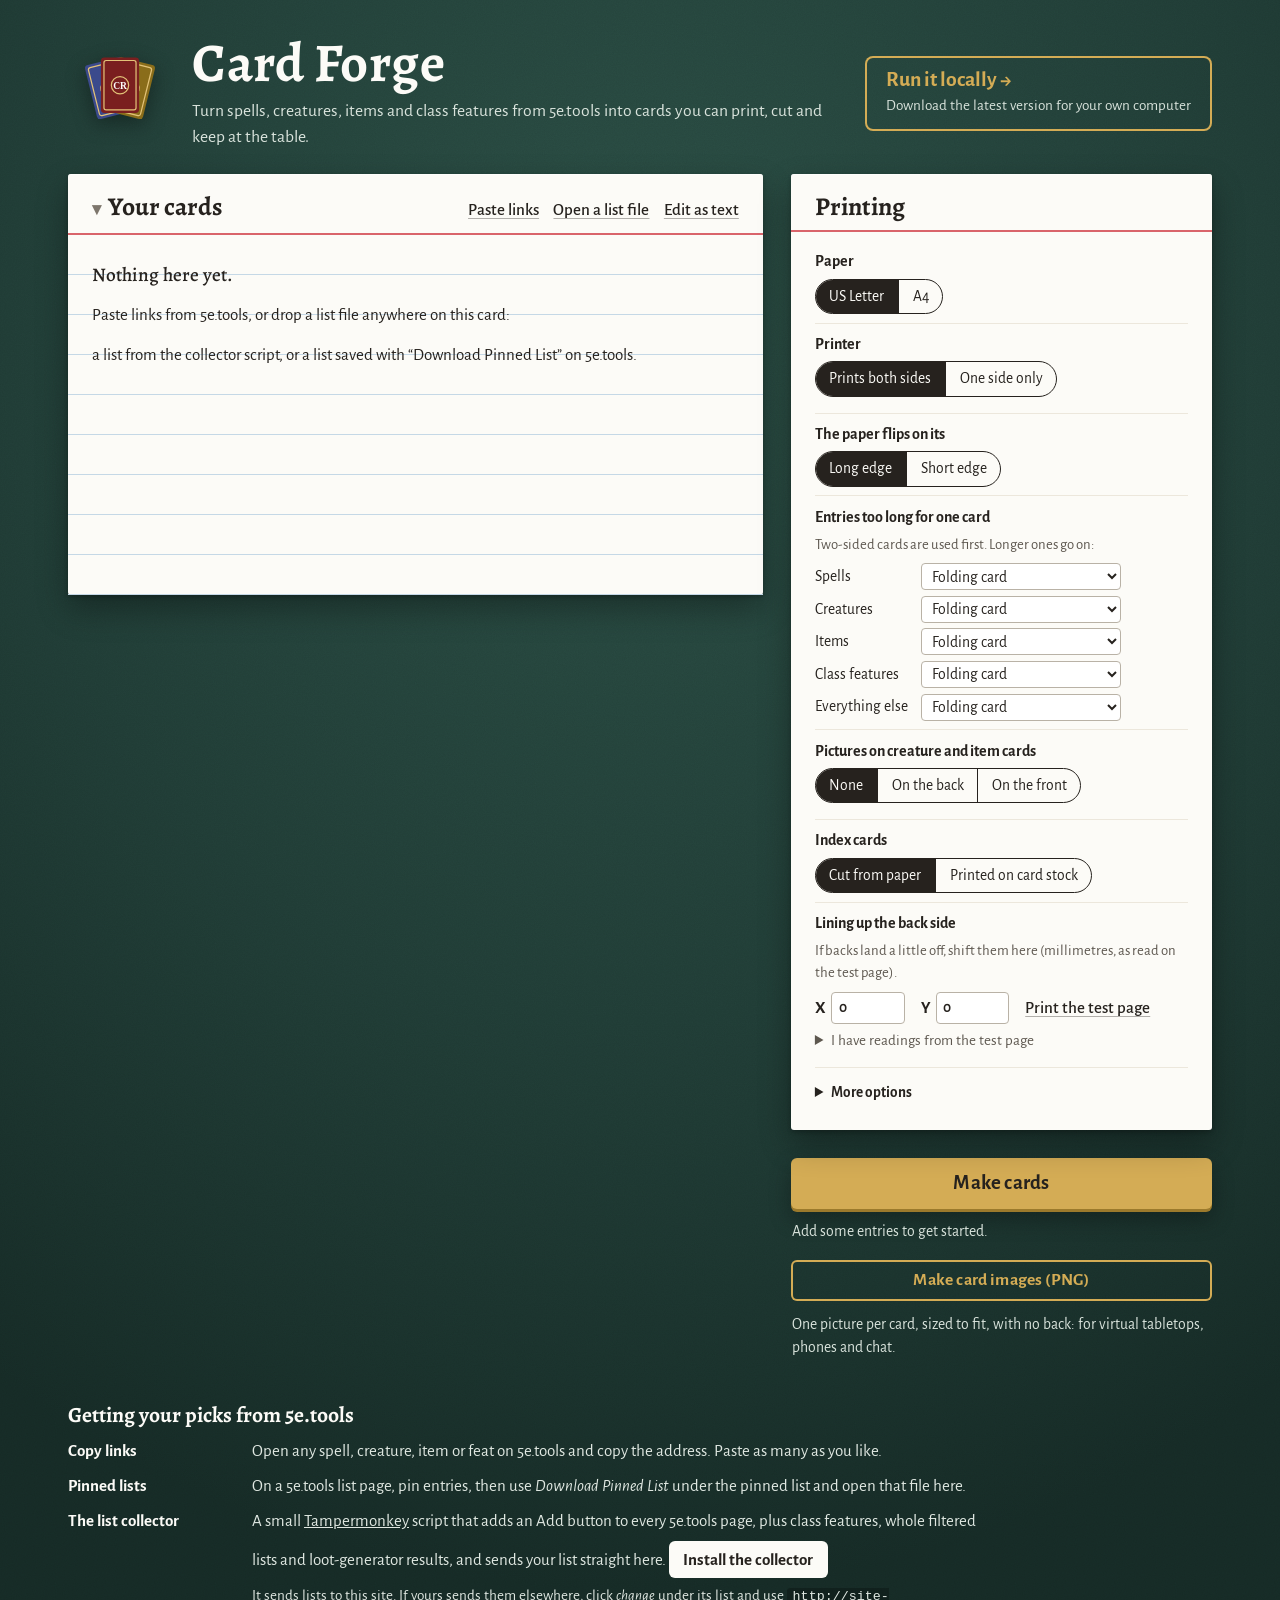
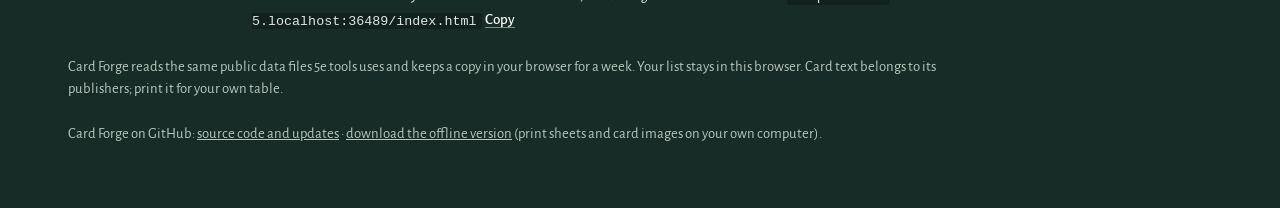
==== commit 7d43a36c: "Add a "Run it locally" button to the header, linking the latest release It sits beside the title on " ====
--- a/index.html
+++ b/index.html
@@ -9,7 +9,7 @@
 <link rel="preconnect" href="https://fonts.googleapis.com">
 <link rel="preconnect" href="https://fonts.gstatic.com" crossorigin>
 <link rel="stylesheet" href="https://fonts.googleapis.com/css2?family=Alegreya:wght@500;700&family=Alegreya+Sans:ital,wght@0,400;0,500;0,700;1,400&display=swap">
-<link rel="stylesheet" href="web/app.css?v=1.10">
+<link rel="stylesheet" href="web/app.css?v=1.10.1">
 </head>
 <body>
 
@@ -23,6 +23,10 @@
     <h1>Card Forge</h1>
     <p>Turn spells, creatures, items and class features from 5e.tools into cards you can print, cut and keep at the table.</p>
   </div>
+  <a class="runlocal" href="https://github.com/8null8/cardforge/releases/latest" rel="noopener">
+    <span class="rl-main">Run it locally &rarr;</span>
+    <span class="rl-sub">Download the latest version for your own computer</span>
+  </a>
 </header>
 
 <main class="table">
@@ -184,7 +188,7 @@
 <input type="file" id="file" accept=".txt,.list,.json,text/plain,application/json" multiple hidden>
 <div class="toast" id="toast" role="status" aria-live="polite" hidden><span id="toast-text"></span><button type="button" id="toast-act" hidden></button></div>
 
-<script src="web/core.js?v=1.10"></script>
-<script src="web/app.js?v=1.10"></script>
+<script src="web/core.js?v=1.10.1"></script>
+<script src="web/app.js?v=1.10.1"></script>
 </body>
 </html>
--- a/web/app.css
+++ b/web/app.css
@@ -34,10 +34,17 @@
 [hidden] { display: none !important; }
 
 /* ---------------------------------------------------------------- header */
-.top { max-width: 74rem; margin: 0 auto; padding: 2.25rem 1.25rem 1.5rem; display: flex; align-items: center; gap: 1.25rem; }
+.top { max-width: 74rem; margin: 0 auto; padding: 2.25rem 1.25rem 1.5rem; display: flex; flex-wrap: wrap; align-items: center; gap: 1.25rem; }
 .fan { width: 6.5rem; flex: none; filter: drop-shadow(0 6px 10px rgba(0, 0, 0, .35)); }
+.brand { flex: 1 1 14rem; min-width: 0; }
 .brand h1 { margin: 0; font: 700 clamp(2.4rem, 5vw, 3.4rem)/1 var(--serif); letter-spacing: .01em; color: var(--card); }
 .brand p { margin: .45rem 0 0; max-width: 40rem; color: #d9e3dc; font-size: 1.1rem; }
+/* "Run it locally": the offline version's latest release on GitHub */
+.runlocal { margin-left: auto; flex: none; display: flex; flex-direction: column; gap: .2rem; padding: .8rem 1.3rem;
+  border-radius: 8px; color: var(--brass); text-decoration: none; box-shadow: inset 0 0 0 2px var(--brass); }
+.runlocal:hover { background: rgba(212, 172, 85, .12); }
+.runlocal .rl-main { font: 700 1.35rem/1.1 var(--sans); }
+.runlocal .rl-sub { font-size: .95rem; color: #d9e3dc; }
 
 /* ---------------------------------------------------------------- the table */
 .table { max-width: 74rem; margin: 0 auto; padding: 0 1.25rem 2rem; display: grid; gap: 1.75rem;
@@ -216,6 +223,7 @@
 @media (max-width: 40rem) {
   .top { padding-top: 1.5rem; }
   .fan { width: 4.5rem; }
+  .runlocal { margin-left: 0; flex: 1 1 100%; }
   .icard-head, .ruled, .set-body, .adder, .texted, .chooser, .outputs { padding-left: 1rem; padding-right: 1rem; }
   .row { height: calc(var(--line) * 2); grid-template-columns: minmax(0, 1fr) auto auto; grid-template-rows: var(--line) var(--line);
     grid-template-areas: "name name rm" "kind copies fmt"; gap: 0 .6rem; }
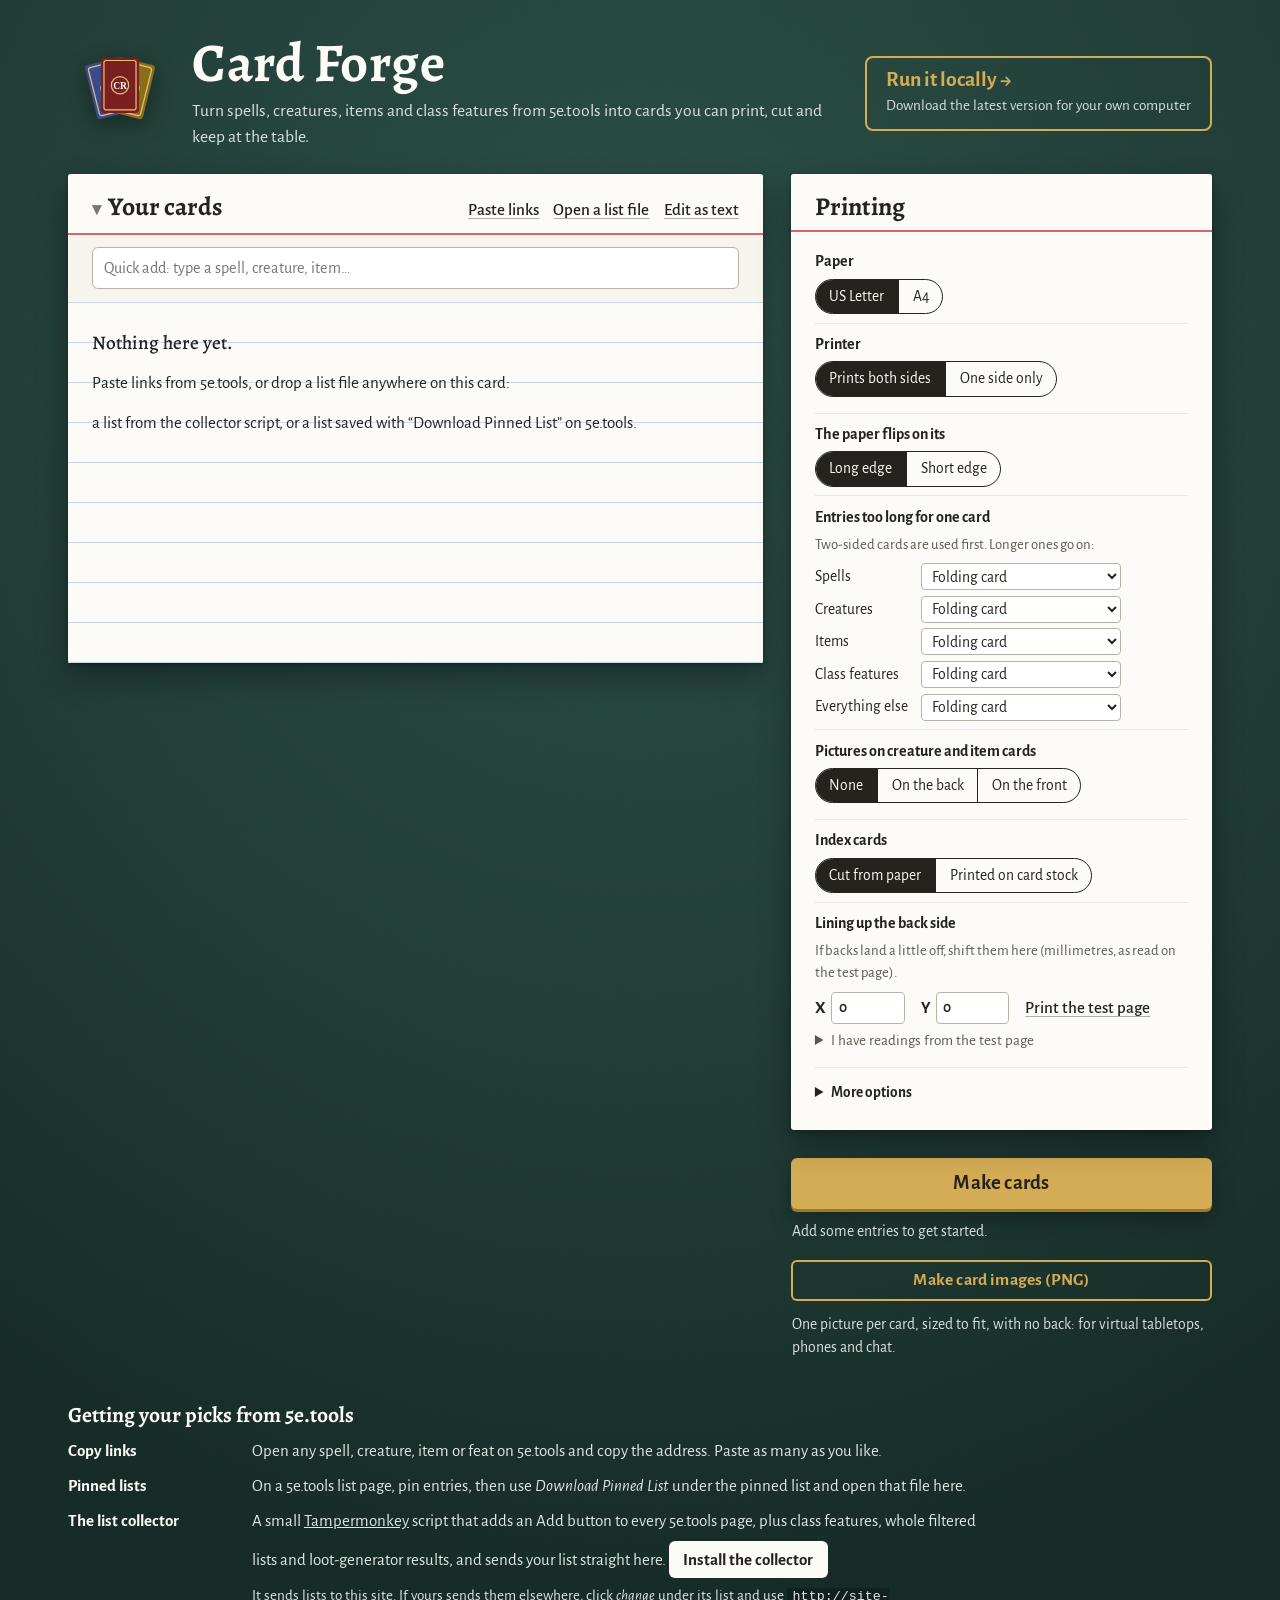
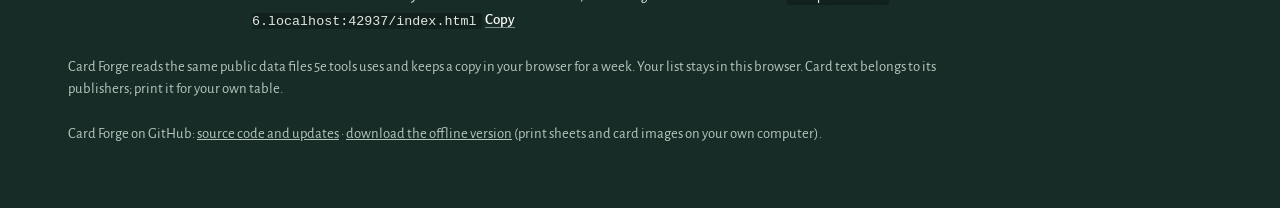
==== commit 3a6a0dbe: "Card Forge 1.11: quick add by name, and the collector as a browser extension Quick add: type a name " ====
--- a/index.html
+++ b/index.html
@@ -9,7 +9,7 @@
 <link rel="preconnect" href="https://fonts.googleapis.com">
 <link rel="preconnect" href="https://fonts.gstatic.com" crossorigin>
 <link rel="stylesheet" href="https://fonts.googleapis.com/css2?family=Alegreya:wght@500;700&family=Alegreya+Sans:ital,wght@0,400;0,500;0,700;1,400&display=swap">
-<link rel="stylesheet" href="web/app.css?v=1.10.1">
+<link rel="stylesheet" href="web/app.css?v=1.11">
 </head>
 <body>
 
@@ -44,6 +44,13 @@
       </div>
     </div>
 
+    <div class="finder" role="search">
+      <input type="search" id="find" placeholder="Quick add: type a spell, creature, item…" aria-label="Quick add: search 5e.tools by name"
+        autocomplete="off" autocapitalize="off" spellcheck="false" enterkeyhint="search" aria-controls="find-hits">
+      <p class="find-note" id="find-note" aria-live="polite" hidden></p>
+      <ul class="hits" id="find-hits" hidden></ul>
+    </div>
+
     <div class="adder" id="adder" hidden>
       <label for="add-text">Paste 5e.tools links, one per line (a whole list file works too)</label>
       <textarea id="add-text" rows="5" spellcheck="false" placeholder="https://5e.tools/spells.html#fireball_xphb"></textarea>
@@ -188,7 +195,7 @@
 <input type="file" id="file" accept=".txt,.list,.json,text/plain,application/json" multiple hidden>
 <div class="toast" id="toast" role="status" aria-live="polite" hidden><span id="toast-text"></span><button type="button" id="toast-act" hidden></button></div>
 
-<script src="web/core.js?v=1.10.1"></script>
-<script src="web/app.js?v=1.10.1"></script>
+<script src="web/core.js?v=1.11"></script>
+<script src="web/app.js?v=1.11"></script>
 </body>
 </html>
--- a/web/app.css
+++ b/web/app.css
@@ -119,6 +119,21 @@
   background: rgba(212, 172, 85, .18); border: 3px dashed var(--brass-deep); border-radius: 3px; pointer-events: none; }
 .listcard.dragging .drop-hint { display: grid; }
 
+/* quick add: search 5e.tools by name, tap a result to add it */
+.finder { padding: .75rem 1.5rem .8rem; border-bottom: 1px solid var(--rule); background: #f6f4ec; }
+.finder input { width: 100%; font: inherit; font-size: 1.02rem; color: var(--ink); background: #fff; border: 1px solid #b9b2a6;
+  border-radius: 6px; padding: .5rem .7rem; }
+.find-note { margin: .45rem 0 0; font-size: .92rem; color: var(--muted); }
+.hits { list-style: none; margin: .45rem 0 0; padding: 0; max-height: 19rem; overflow-y: auto; border: 1px solid #ddd6c8;
+  border-radius: 6px; background: #fff; }
+.hits li + li { border-top: 1px solid #eee8dc; }
+.hit { width: 100%; display: flex; align-items: baseline; gap: .6rem; padding: .5rem .7rem; border: 0; background: none;
+  color: var(--ink); font: inherit; text-align: left; cursor: pointer; }
+.hit:hover, .hit.on { background: #f3eedf; }
+.hit .hn { font: 500 1.08rem/1.2 var(--serif); }
+.hit .hk { flex: 1; min-width: 0; color: var(--muted); font-size: .9rem; }
+.hit .ha { flex: none; color: var(--ink-soft); font-size: .9rem; font-weight: 700; white-space: nowrap; }
+.hit.added .ha { color: var(--ok); }
 .adder, .texted { padding: 1rem 1.5rem 1.1rem; border-bottom: 1px solid var(--rule); background: #f6f4ec; }
 .adder label, .texted label { display: block; font-size: .95rem; color: var(--ink-soft); margin-bottom: .4rem; }
 .adder textarea, .texted textarea { width: 100%; font: .92rem/1.45 ui-monospace, Consolas, monospace; resize: vertical; }
@@ -224,7 +239,7 @@
   .top { padding-top: 1.5rem; }
   .fan { width: 4.5rem; }
   .runlocal { margin-left: 0; flex: 1 1 100%; }
-  .icard-head, .ruled, .set-body, .adder, .texted, .chooser, .outputs { padding-left: 1rem; padding-right: 1rem; }
+  .icard-head, .ruled, .set-body, .adder, .texted, .chooser, .outputs, .finder { padding-left: 1rem; padding-right: 1rem; }
   .row { height: calc(var(--line) * 2); grid-template-columns: minmax(0, 1fr) auto auto; grid-template-rows: var(--line) var(--line);
     grid-template-areas: "name name rm" "kind copies fmt"; gap: 0 .6rem; }
   .row .kind { grid-area: kind; }
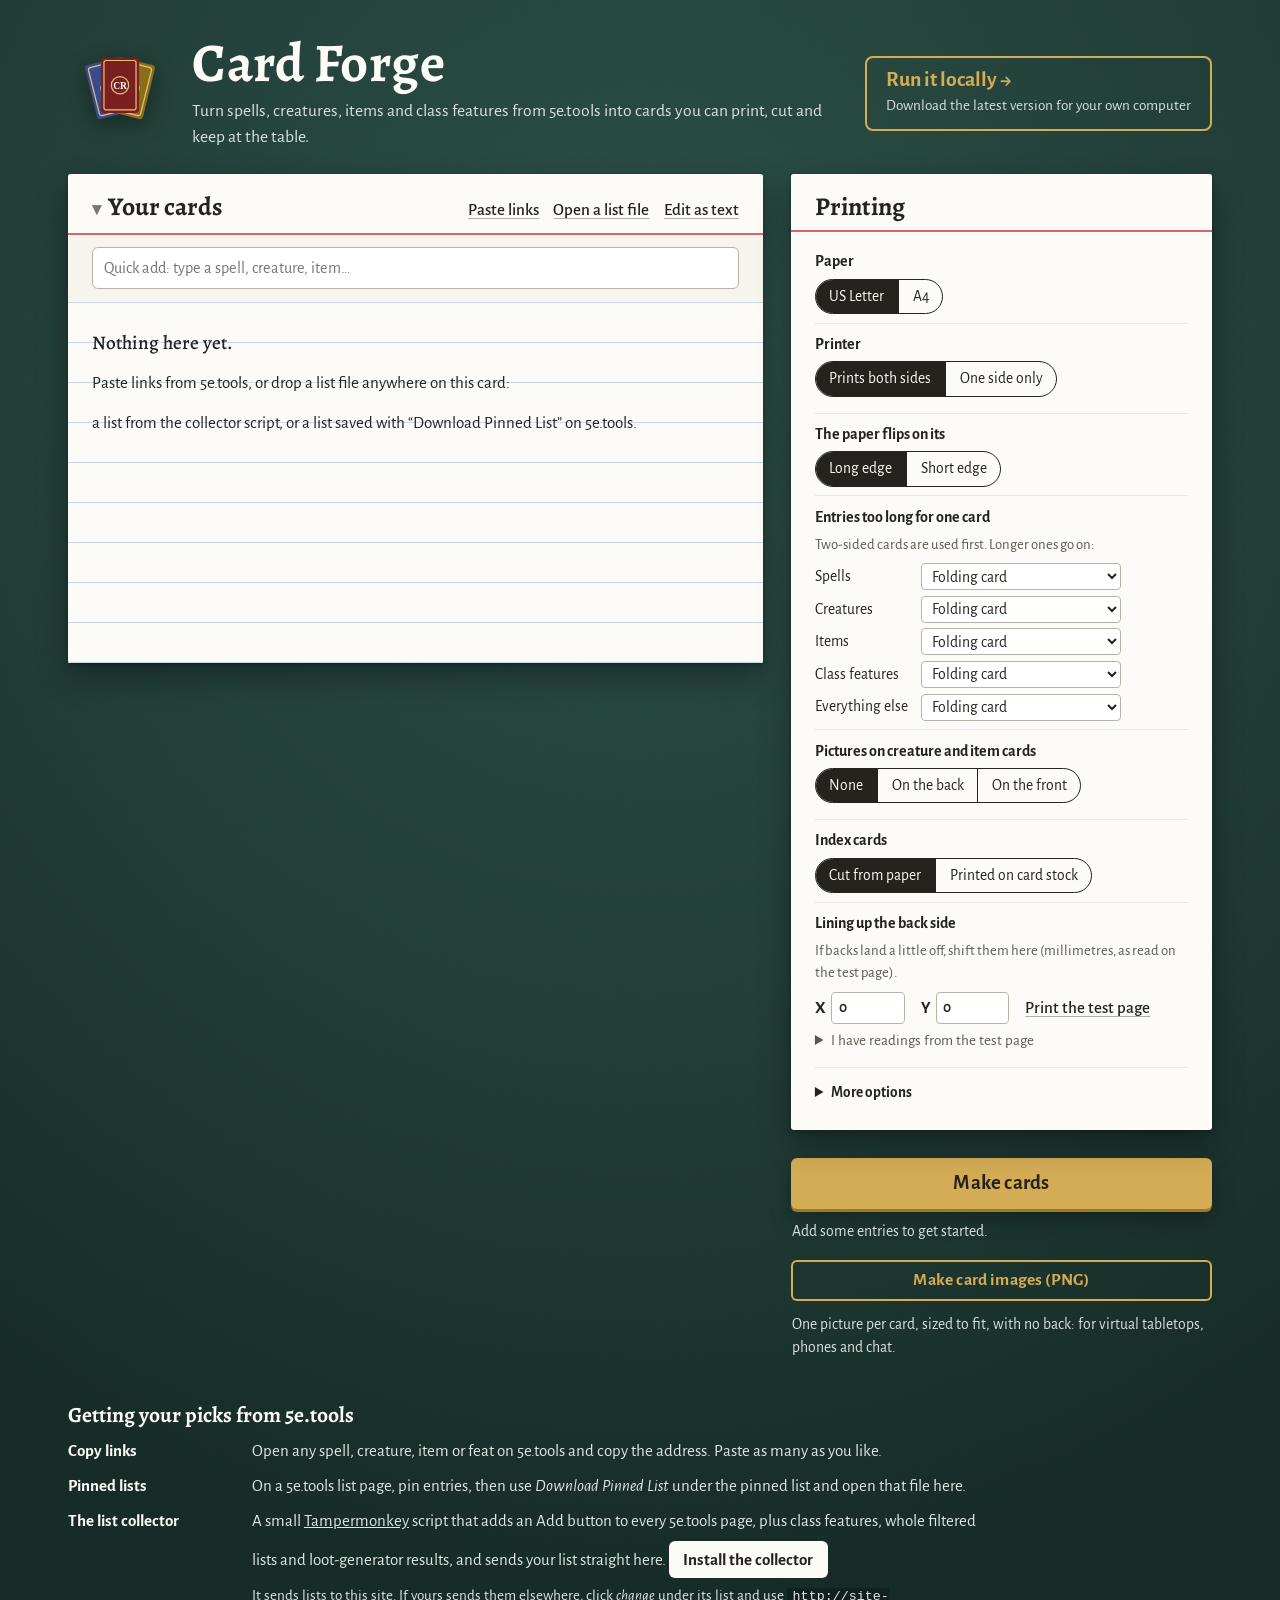
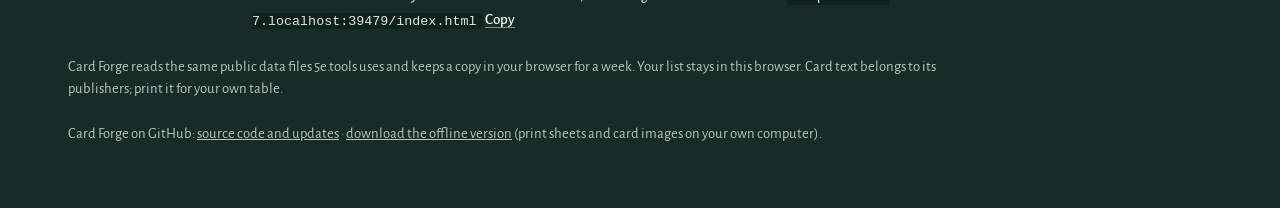
==== commit d75943aa: "Card Forge 1.12: flat PDFs, and a visitor count on the site Flat PDFs: printing used to need a trans" ====
--- a/index.html
+++ b/index.html
@@ -9,7 +9,7 @@
 <link rel="preconnect" href="https://fonts.googleapis.com">
 <link rel="preconnect" href="https://fonts.gstatic.com" crossorigin>
 <link rel="stylesheet" href="https://fonts.googleapis.com/css2?family=Alegreya:wght@500;700&family=Alegreya+Sans:ital,wght@0,400;0,500;0,700;1,400&display=swap">
-<link rel="stylesheet" href="web/app.css?v=1.11">
+<link rel="stylesheet" href="web/app.css?v=1.12">
 </head>
 <body>
 
@@ -190,12 +190,13 @@
   </div>
   <p class="small">Card Forge reads the same public data files 5e.tools uses and keeps a copy in your browser for a week. Your list stays in this browser. Card text belongs to its publishers; print it for your own table.</p>
   <p class="small">Card Forge on GitHub: <a href="https://github.com/8null8/cardforge" rel="noopener">source code and updates</a> · <a href="https://github.com/8null8/cardforge/releases/latest" rel="noopener">download the offline version</a> (print sheets and card images on your own computer).</p>
+  <p class="small visits" id="visits" hidden></p>
 </footer>
 
 <input type="file" id="file" accept=".txt,.list,.json,text/plain,application/json" multiple hidden>
 <div class="toast" id="toast" role="status" aria-live="polite" hidden><span id="toast-text"></span><button type="button" id="toast-act" hidden></button></div>
 
-<script src="web/core.js?v=1.11"></script>
-<script src="web/app.js?v=1.11"></script>
+<script src="web/core.js?v=1.12"></script>
+<script src="web/app.js?v=1.12"></script>
 </body>
 </html>
--- a/web/app.css
+++ b/web/app.css
@@ -218,6 +218,7 @@
 .foot .addr code { background: rgba(0, 0, 0, .25); padding: .05rem .35rem; border-radius: 3px; }
 .foot .link { color: var(--card); text-decoration-color: rgba(255, 255, 255, .45); }
 .foot .small { margin-top: 1.4rem; font-size: .92rem; color: #b8c7bd; max-width: 56rem; }
+.foot .visits { margin-top: .5rem; font-size: .85rem; color: #93a89a; }
 
 /* toast */
 .toast { position: fixed; left: 50%; bottom: 1.25rem; transform: translateX(-50%); z-index: 20; display: flex; align-items: center; gap: 1rem;
